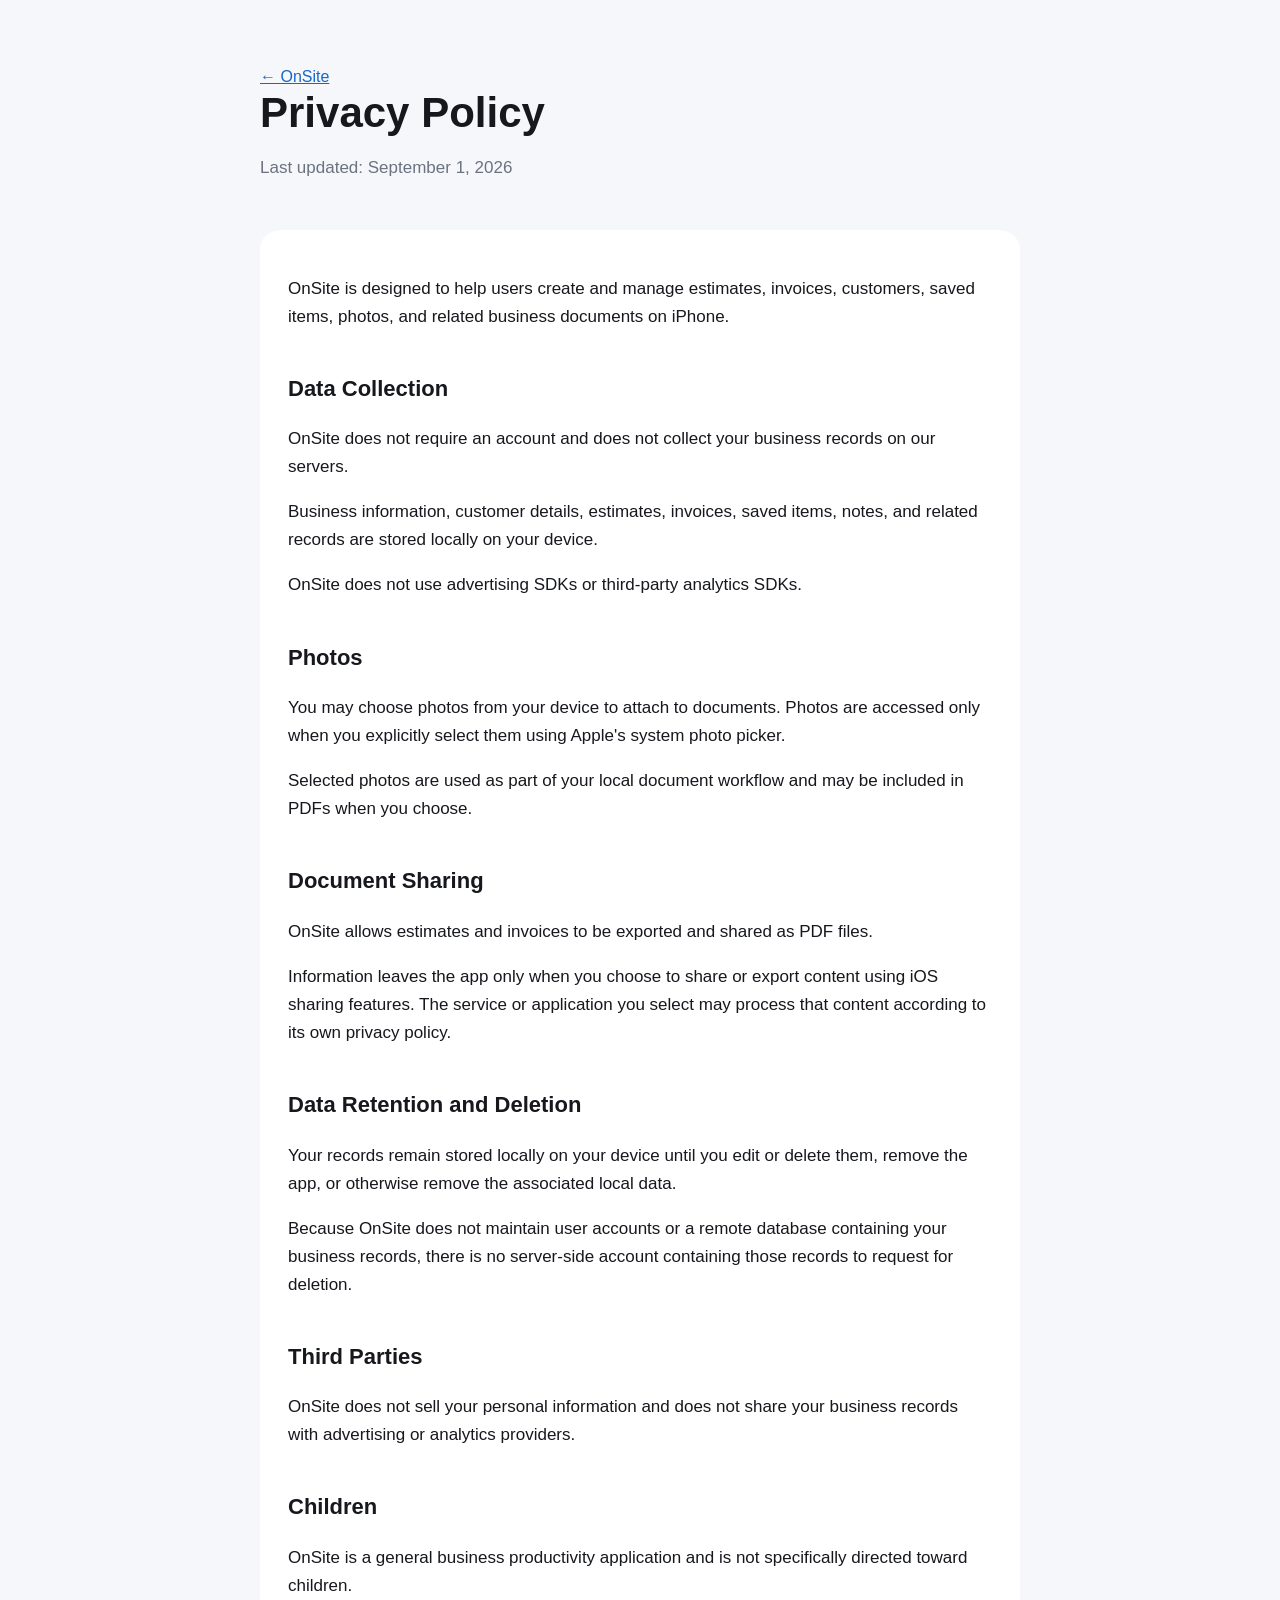
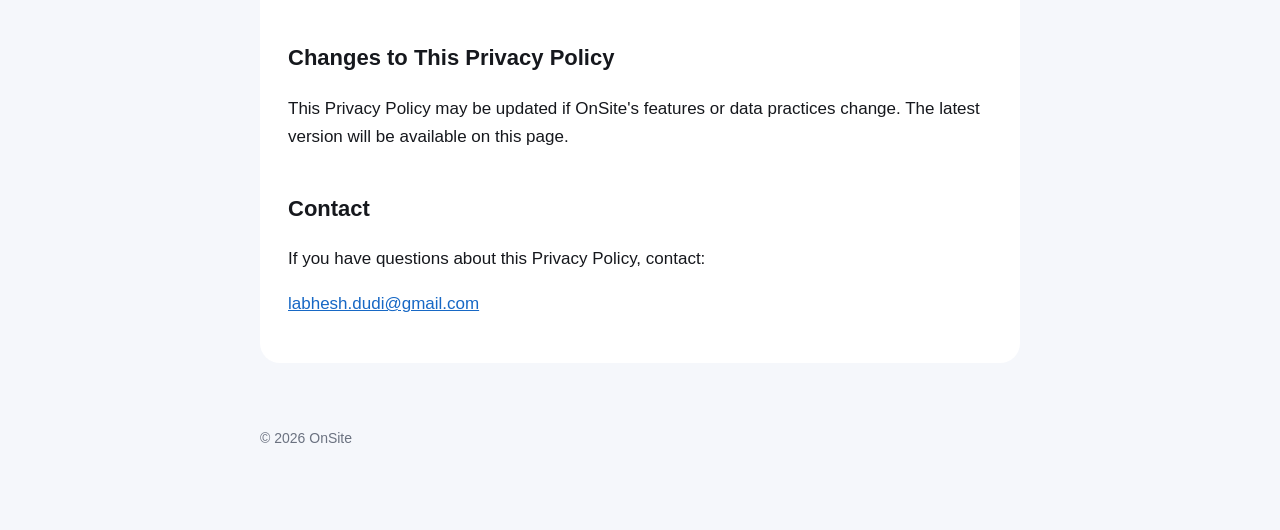
==== privacy.html @ 1e8f3d4e "Add OnSite privacy and support pages" ====
<!DOCTYPE html>
<html lang="en">

<head>
    <meta charset="UTF-8">

    <meta name="viewport" content="width=device-width, initial-scale=1.0">

    <title>Privacy Policy — OnSite</title>

    <meta name="description" content="Privacy Policy for OnSite — Invoice & Estimate.">

    <link rel="stylesheet" href="styles.css">
</head>

<body>
    <main class="container">

        <header>
            <a href="index.html">← OnSite</a>

            <h1>Privacy Policy</h1>

            <p class="updated">
                Last updated: September 1, 2026
            </p>
        </header>

        <section class="card">

            <p>
                OnSite is designed to help users create and manage
                estimates, invoices, customers, saved items, photos,
                and related business documents on iPhone.
            </p>

            <h2>Data Collection</h2>

            <p>
                OnSite does not require an account and does not
                collect your business records on our servers.
            </p>

            <p>
                Business information, customer details, estimates,
                invoices, saved items, notes, and related records are
                stored locally on your device.
            </p>

            <p>
                OnSite does not use advertising SDKs or third-party
                analytics SDKs.
            </p>

            <h2>Photos</h2>

            <p>
                You may choose photos from your device to attach to
                documents. Photos are accessed only when you explicitly
                select them using Apple's system photo picker.
            </p>

            <p>
                Selected photos are used as part of your local document
                workflow and may be included in PDFs when you choose.
            </p>

            <h2>Document Sharing</h2>

            <p>
                OnSite allows estimates and invoices to be exported
                and shared as PDF files.
            </p>

            <p>
                Information leaves the app only when you choose to
                share or export content using iOS sharing features.
                The service or application you select may process that
                content according to its own privacy policy.
            </p>

            <h2>Data Retention and Deletion</h2>

            <p>
                Your records remain stored locally on your device until
                you edit or delete them, remove the app, or otherwise
                remove the associated local data.
            </p>

            <p>
                Because OnSite does not maintain user accounts or a
                remote database containing your business records,
                there is no server-side account containing those records
                to request for deletion.
            </p>

            <h2>Third Parties</h2>

            <p>
                OnSite does not sell your personal information and does
                not share your business records with advertising or
                analytics providers.
            </p>

            <h2>Children</h2>

            <p>
                OnSite is a general business productivity application
                and is not specifically directed toward children.
            </p>

            <h2>Changes to This Privacy Policy</h2>

            <p>
                This Privacy Policy may be updated if OnSite's features
                or data practices change. The latest version will be
                available on this page.
            </p>

            <h2>Contact</h2>

            <p>
                If you have questions about this Privacy Policy,
                contact:
            </p>

            <p>
                <a href="mailto:labhesh.dudi@gmail.com">
                    labhesh.dudi@gmail.com
                </a>
            </p>

        </section>

        <footer>
            © 2026 OnSite
        </footer>

    </main>
</body>

</html>
---- styles.css ----
:root {
    color-scheme: light dark;
}

* {
    box-sizing: border-box;
}

body {
    margin: 0;
    font-family:
        -apple-system,
        BlinkMacSystemFont,
        "SF Pro Text",
        "Helvetica Neue",
        Arial,
        sans-serif;
    background: #f5f7fb;
    color: #16181d;
    line-height: 1.65;
}

.container {
    width: min(760px, calc(100% - 40px));
    margin: 0 auto;
    padding: 64px 0 80px;
}

header {
    margin-bottom: 48px;
}

h1 {
    font-size: 42px;
    line-height: 1.1;
    margin: 0 0 12px;
}

h2 {
    margin-top: 40px;
    font-size: 22px;
}

p,
li {
    font-size: 17px;
}

.subtitle,
.updated {
    color: #6b7280;
}

.card {
    background: white;
    padding: 28px;
    border-radius: 20px;
    margin-top: 24px;
}

a {
    color: #1768c5;
}

nav {
    display: flex;
    gap: 20px;
    flex-wrap: wrap;
    margin-top: 24px;
}

footer {
    margin-top: 64px;
    color: #6b7280;
    font-size: 14px;
}

@media (prefers-color-scheme: dark) {
    body {
        background: #101216;
        color: #f5f5f7;
    }

    .card {
        background: #1c1e23;
    }

    .subtitle,
    .updated,
    footer {
        color: #a0a4ad;
    }

    a {
        color: #6aaeff;
    }
}
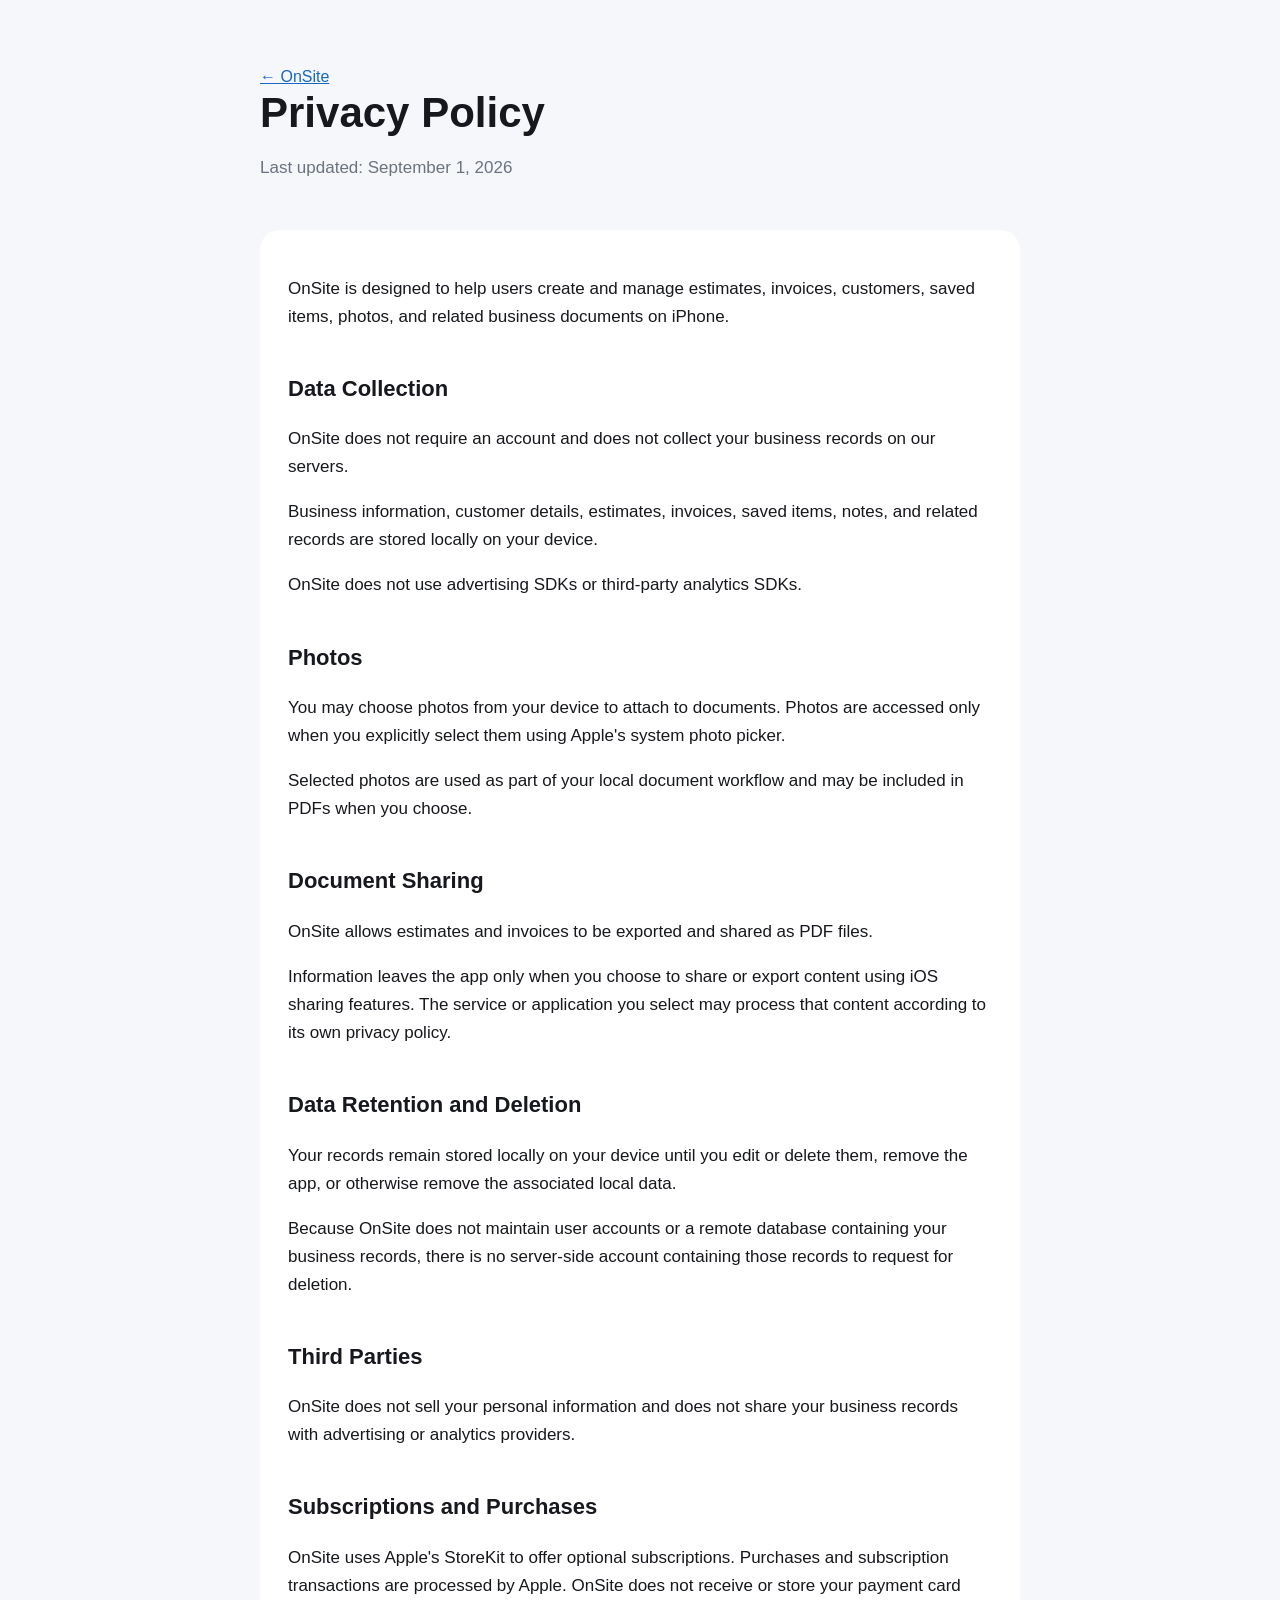
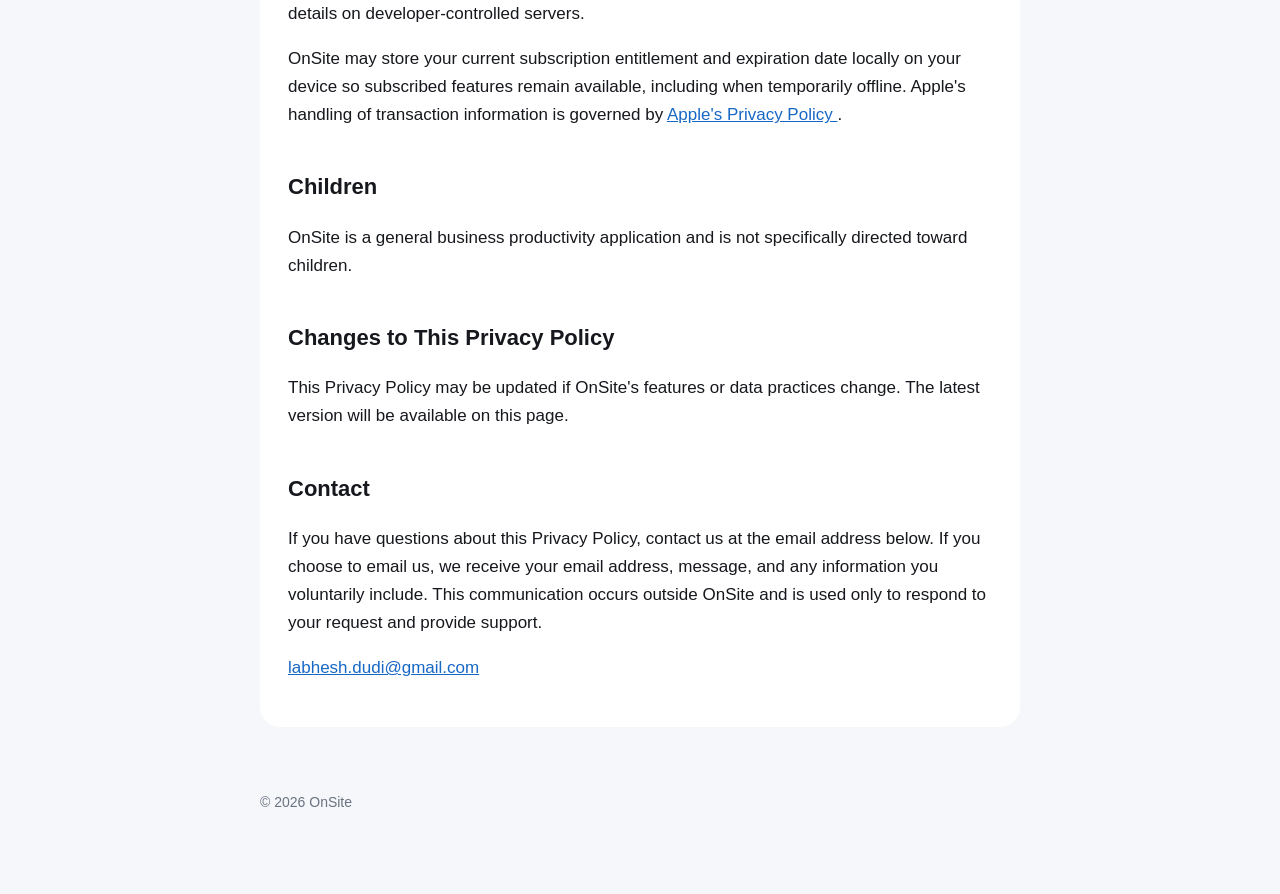
==== commit 15a9e024: "Enhance privacy policy with subscription details Updated the description meta tag and added sections" ====
--- a/privacy.html
+++ b/privacy.html
@@ -8,7 +8,7 @@
 
     <title>Privacy Policy — OnSite</title>
 
-    <meta name="description" content="Privacy Policy for OnSite — Invoice & Estimate.">
+    <meta name="description" content="Privacy Policy for OnSite — Invoice &amp; Estimate.">
 
     <link rel="stylesheet" href="styles.css">
 </head>
@@ -102,6 +102,26 @@
                 analytics providers.
             </p>
 
+            <h2>Subscriptions and Purchases</h2>
+
+            <p>
+                OnSite uses Apple's StoreKit to offer optional
+                subscriptions. Purchases and subscription transactions
+                are processed by Apple. OnSite does not receive or store
+                your payment card details on developer-controlled servers.
+            </p>
+
+            <p>
+                OnSite may store your current subscription entitlement
+                and expiration date locally on your device so subscribed
+                features remain available, including when temporarily
+                offline. Apple's handling of transaction information is
+                governed by
+                <a href="https://www.apple.com/legal/privacy/">
+                    Apple's Privacy Policy
+                </a>.
+            </p>
+
             <h2>Children</h2>
 
             <p>
@@ -121,7 +141,11 @@
 
             <p>
                 If you have questions about this Privacy Policy,
-                contact:
+                contact us at the email address below. If you choose to
+                email us, we receive your email address, message, and any
+                information you voluntarily include. This communication
+                occurs outside OnSite and is used only to respond to your
+                request and provide support.
             </p>
 
             <p>
@@ -139,4 +163,4 @@
     </main>
 </body>
 
-</html>+</html>
